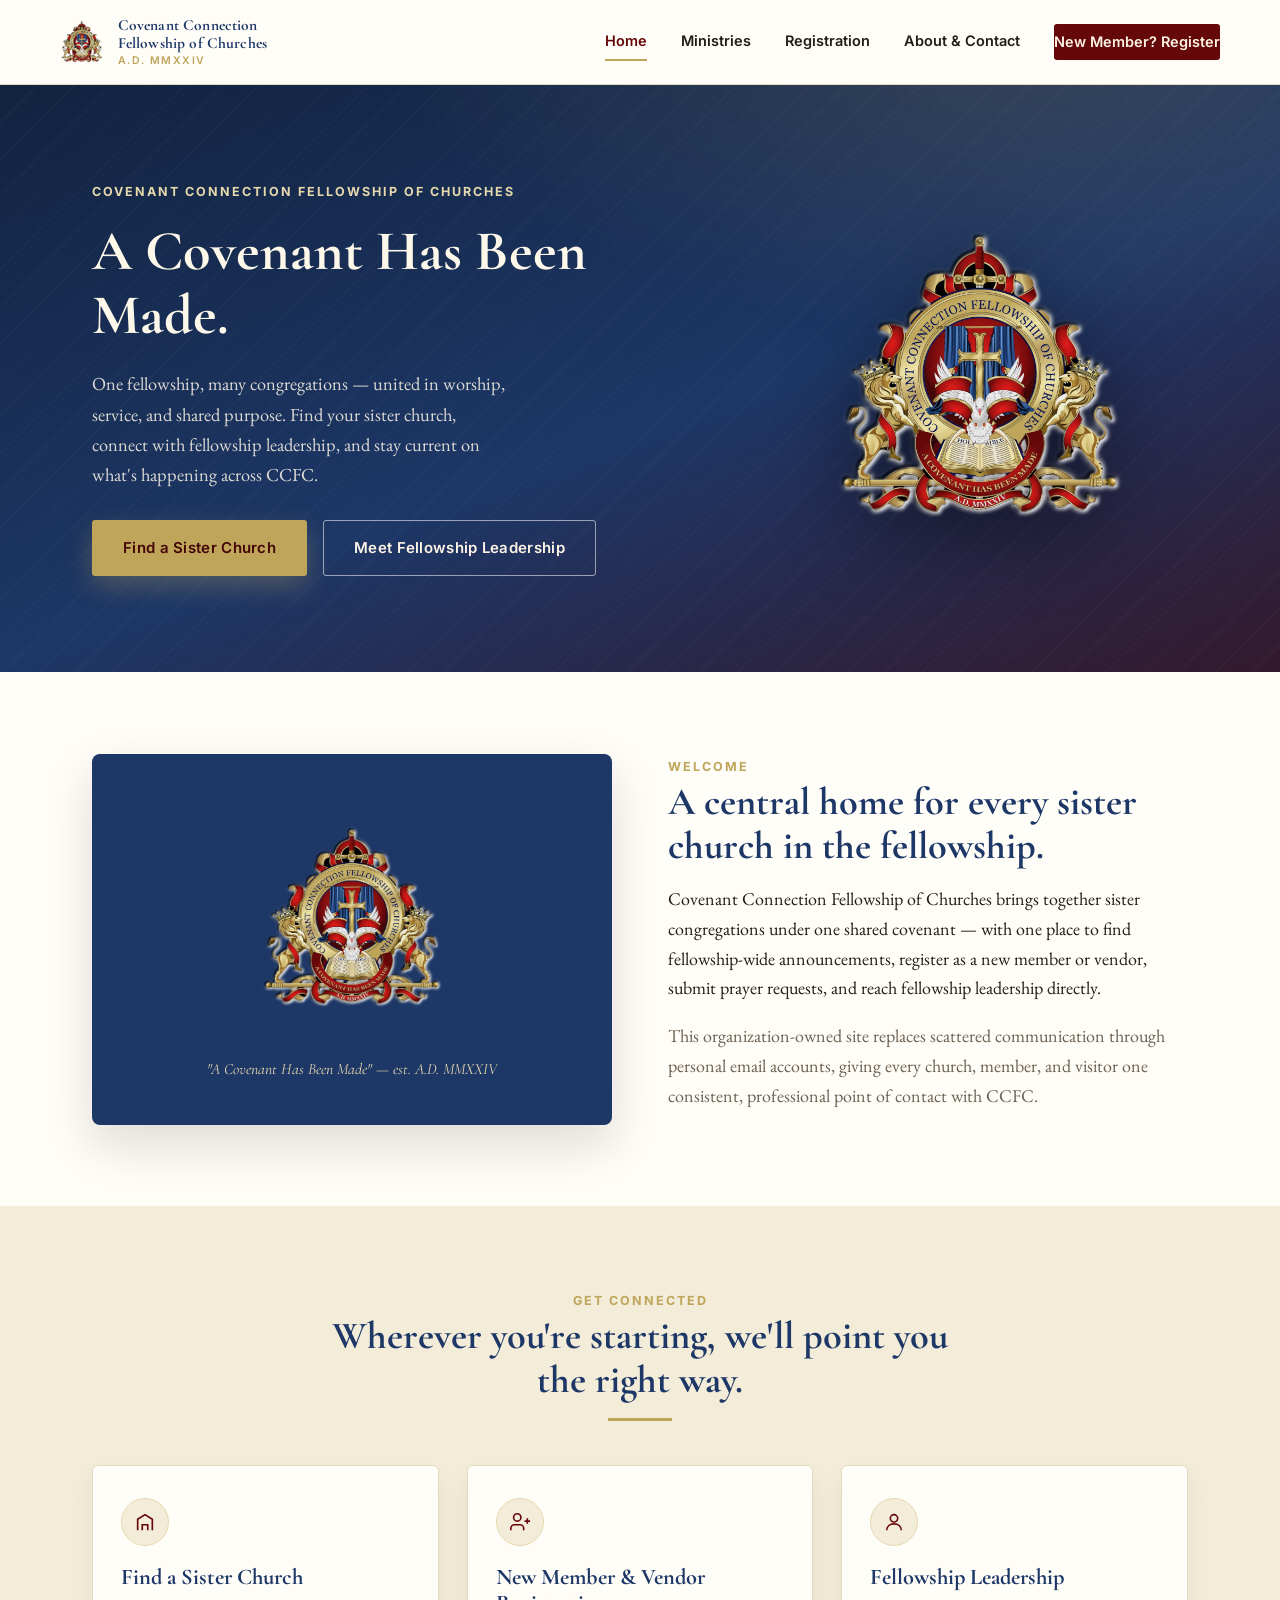
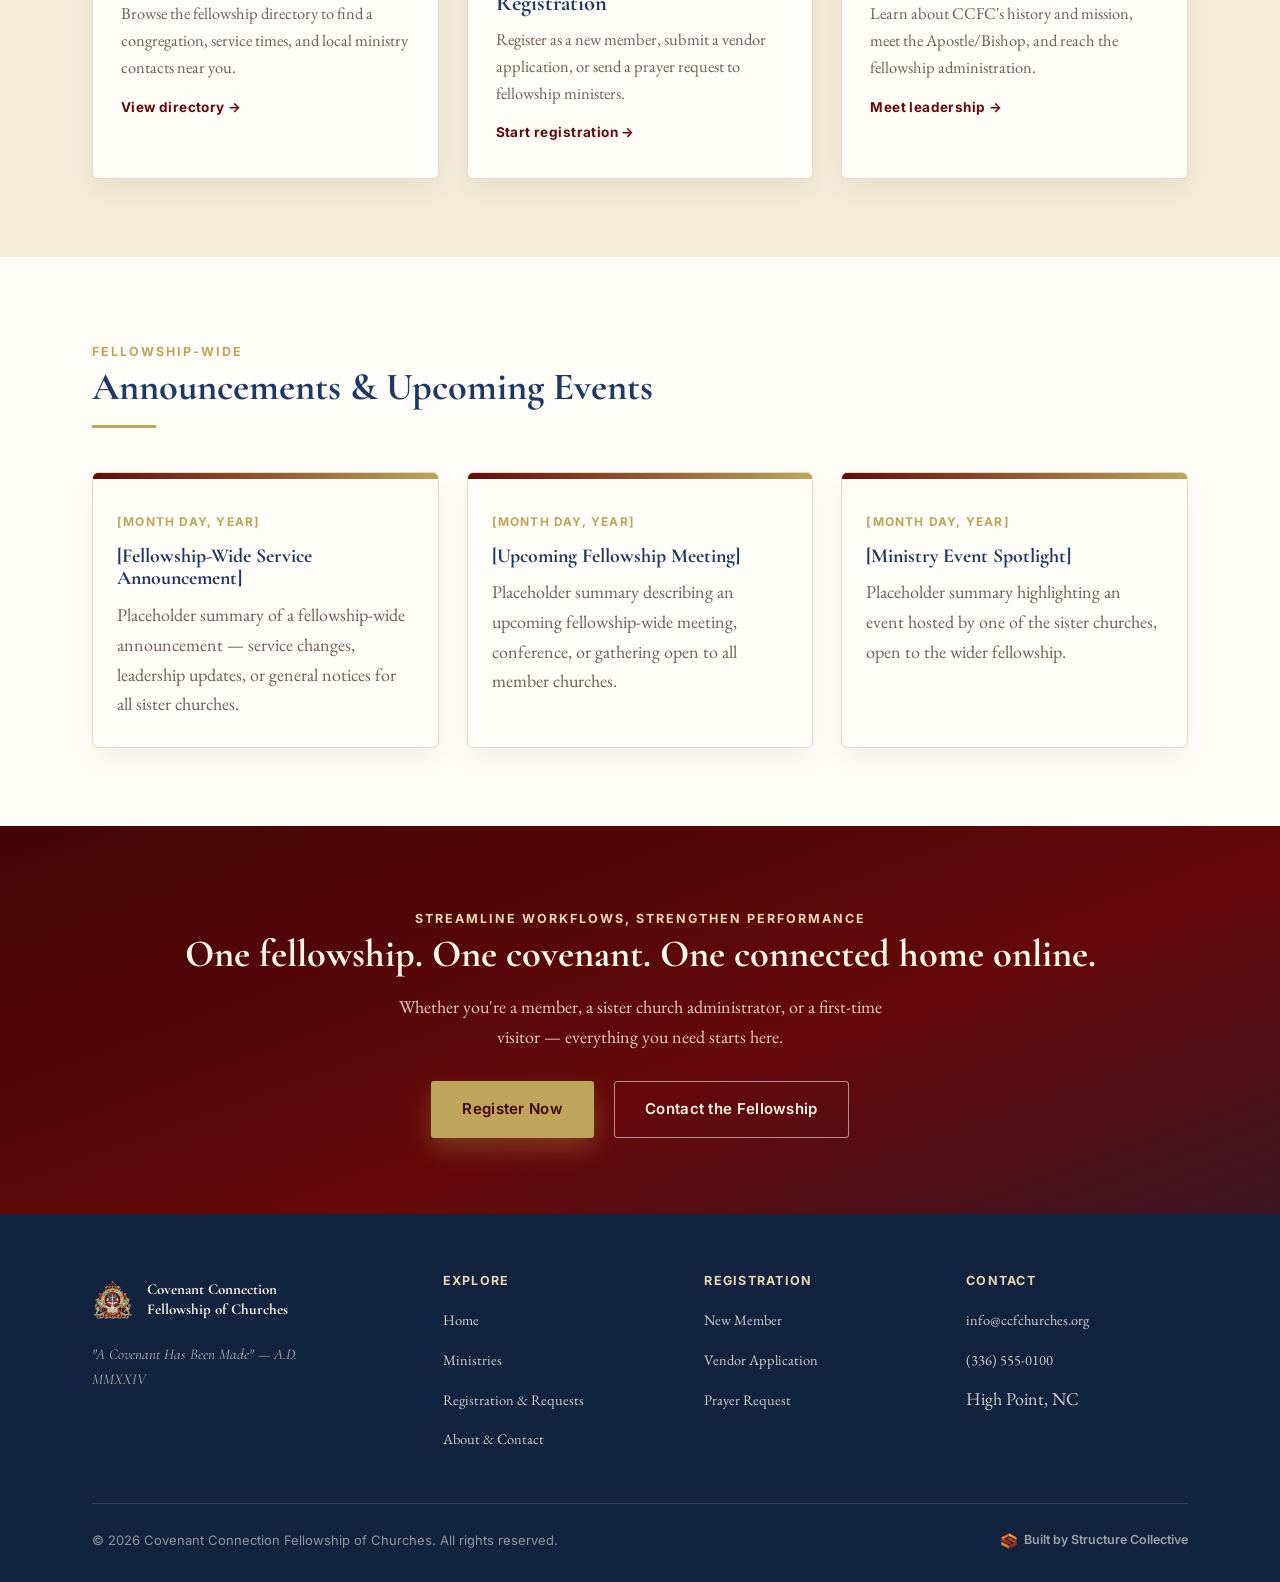
==== index.html @ a54e9343 "Add files via upload" ====
<!doctype html>
<html lang="en">
<head>
  <meta charset="utf-8">
  <meta name="viewport" content="width=device-width, initial-scale=1">
  <meta name="description" content="Covenant Connection Fellowship of Churches (CCFC) — a fellowship of sister churches united in covenant. Find announcements, sister church locations, registration, and fellowship leadership.">
  <meta name="theme-color" content="#1d3767">
  <title>Covenant Connection Fellowship of Churches</title>
  <link rel="canonical" href="https://ccfchurches.org/">
  <link rel="icon" type="image/png" sizes="32x32" href="/assets/images/favicon-32.png">
  <link rel="apple-touch-icon" href="/assets/images/favicon-192.png">
  <link rel="preconnect" href="https://fonts.googleapis.com">
  <link rel="preconnect" href="https://fonts.gstatic.com" crossorigin>
  <link href="https://fonts.googleapis.com/css2?family=Cormorant+Garamond:wght@500;600;700&family=EB+Garamond:wght@400;500;600&family=Inter:wght@400;500;600;700&display=swap" rel="stylesheet">
  <link rel="stylesheet" href="/styles.css">
  <script src="/script.js" defer></script>

  <!-- Link preview tags -->
  <meta property="og:type" content="website">
  <meta property="og:site_name" content="Covenant Connection Fellowship of Churches">
  <meta property="og:title" content="Covenant Connection Fellowship of Churches">
  <meta property="og:description" content="A fellowship of sister churches united in covenant. Find announcements, sister church locations, registration, and fellowship leadership.">
  <meta property="og:url" content="https://ccfchurches.org/">
  <meta property="og:image" content="https://ccfchurches.org/assets/images/ccfc-crest.png">
  <meta name="twitter:card" content="summary_large_image">
  <meta name="twitter:title" content="Covenant Connection Fellowship of Churches">
  <meta name="twitter:description" content="A fellowship of sister churches united in covenant. Find announcements, sister church locations, registration, and fellowship leadership.">
  <meta name="twitter:image" content="https://ccfchurches.org/assets/images/ccfc-crest.png">
</head>
<body>
  <a class="skip-link" href="#main">Skip to main content</a>

  <header class="site-header">
    <div class="container header-inner">
      <a class="brand" href="/">
        <img src="/assets/images/ccfc-crest.png" alt="Covenant Connection Fellowship of Churches crest">
        <span class="brand-text">
          <span class="full-name">Covenant Connection<br>Fellowship of Churches</span>
          <span class="sub">A.D. MMXXIV</span>
        </span>
      </a>
      <nav class="main-nav" aria-label="Primary">
        <a href="/" aria-current="page">Home</a>
        <a href="/ministries/">Ministries</a>
        <a href="/registration/">Registration</a>
        <a href="/about/">About &amp; Contact</a>
        <a class="nav-cta" href="/registration/">New Member? Register</a>
      </nav>
      <button class="nav-toggle" aria-label="Toggle navigation menu" aria-expanded="false">
        <span></span>
      </button>
    </div>
  </header>

  <main id="main">
    <section class="hero">
      <div class="container hero-inner">
        <div class="hero-copy">
          <span class="eyebrow">Covenant Connection Fellowship of Churches</span>
          <h1>A Covenant Has Been Made.</h1>
          <p class="lead">One fellowship, many congregations — united in worship, service, and shared purpose. Find your sister church, connect with fellowship leadership, and stay current on what's happening across CCFC.</p>
          <div class="hero-actions">
            <a class="btn btn-gold" href="/ministries/">Find a Sister Church</a>
            <a class="btn btn-outline" href="/about/">Meet Fellowship Leadership</a>
          </div>
        </div>
        <div class="hero-crest">
          <img src="/assets/images/ccfc-crest.png" alt="Covenant Connection Fellowship of Churches crest">
        </div>
      </div>
    </section>

    <section class="section-paper">
      <div class="container intro-grid">
        <div class="intro-figure">
          <img src="/assets/images/ccfc-crest.png" alt="">
          <p class="fig-caption">"A Covenant Has Been Made" — est. A.D. MMXXIV</p>
        </div>
        <div>
          <span class="eyebrow">Welcome</span>
          <h2>A central home for every sister church in the fellowship.</h2>
          <p>Covenant Connection Fellowship of Churches brings together sister congregations under one shared covenant — with one place to find fellowship-wide announcements, register as a new member or vendor, submit prayer requests, and reach fellowship leadership directly.</p>
          <p class="muted">This organization-owned site replaces scattered communication through personal email accounts, giving every church, member, and visitor one consistent, professional point of contact with CCFC.</p>
        </div>
      </div>
    </section>

    <section class="section-alt">
      <div class="container">
        <div class="section-head center">
          <span class="eyebrow">Get connected</span>
          <h2>Wherever you're starting, we'll point you the right way.</h2>
          <div class="divider"></div>
        </div>
        <div class="card-grid">
          <a class="card" href="/ministries/">
            <span class="card-mark" aria-hidden="true">
              <svg width="22" height="22" viewBox="0 0 24 24" fill="none" stroke="currentColor" stroke-width="1.8"><path d="M4 21V9l8-5 8 5v12"/><path d="M9 21v-6h6v6"/></svg>
            </span>
            <h3>Find a Sister Church</h3>
            <p>Browse the fellowship directory to find a congregation, service times, and local ministry contacts near you.</p>
            <span class="card-link">View directory →</span>
          </a>
          <a class="card" href="/registration/">
            <span class="card-mark" aria-hidden="true">
              <svg width="22" height="22" viewBox="0 0 24 24" fill="none" stroke="currentColor" stroke-width="1.8"><path d="M16 21v-2a4 4 0 0 0-4-4H6a4 4 0 0 0-4 4v2"/><circle cx="9" cy="7" r="4"/><path d="M20 8v6M23 11h-6"/></svg>
            </span>
            <h3>New Member &amp; Vendor Registration</h3>
            <p>Register as a new member, submit a vendor application, or send a prayer request to fellowship ministers.</p>
            <span class="card-link">Start registration →</span>
          </a>
          <a class="card" href="/about/">
            <span class="card-mark" aria-hidden="true">
              <svg width="22" height="22" viewBox="0 0 24 24" fill="none" stroke="currentColor" stroke-width="1.8"><circle cx="12" cy="8" r="4"/><path d="M4 21c0-4.4 3.6-7 8-7s8 2.6 8 7"/></svg>
            </span>
            <h3>Fellowship Leadership</h3>
            <p>Learn about CCFC's history and mission, meet the Apostle/Bishop, and reach the fellowship administration.</p>
            <span class="card-link">Meet leadership →</span>
          </a>
        </div>
      </div>
    </section>

    <section class="section-paper">
      <div class="container">
        <div class="section-head">
          <span class="eyebrow">Fellowship-wide</span>
          <h2>Announcements &amp; Upcoming Events</h2>
          <div class="divider"></div>
        </div>
        <div class="news-grid">
          <article class="news-card">
            <div class="news-band"></div>
            <div class="news-card-body">
              <span class="news-date">[Month Day, Year]</span>
              <h3>[Fellowship-Wide Service Announcement]</h3>
              <p>Placeholder summary of a fellowship-wide announcement — service changes, leadership updates, or general notices for all sister churches.</p>
            </div>
          </article>
          <article class="news-card">
            <div class="news-band"></div>
            <div class="news-card-body">
              <span class="news-date">[Month Day, Year]</span>
              <h3>[Upcoming Fellowship Meeting]</h3>
              <p>Placeholder summary describing an upcoming fellowship-wide meeting, conference, or gathering open to all member churches.</p>
            </div>
          </article>
          <article class="news-card">
            <div class="news-band"></div>
            <div class="news-card-body">
              <span class="news-date">[Month Day, Year]</span>
              <h3>[Ministry Event Spotlight]</h3>
              <p>Placeholder summary highlighting an event hosted by one of the sister churches, open to the wider fellowship.</p>
            </div>
          </article>
        </div>
      </div>
    </section>

    <section class="statement">
      <div class="container">
        <span class="eyebrow" style="color: var(--gold-light);">Streamline Workflows, Strengthen Performance</span>
        <h2>One fellowship. One covenant. One connected home online.</h2>
        <p>Whether you're a member, a sister church administrator, or a first-time visitor — everything you need starts here.</p>
        <a class="btn btn-gold" href="/registration/">Register Now</a>
        <a class="btn btn-outline" href="/about/">Contact the Fellowship</a>
      </div>
    </section>
  </main>

  <footer class="site-footer">
    <div class="container">
      <div class="footer-grid">
        <div>
          <div class="footer-brand">
            <img src="/assets/images/ccfc-crest.png" alt="Covenant Connection Fellowship of Churches">
            <span class="footer-brand-text">Covenant Connection<br>Fellowship of Churches</span>
          </div>
          <p class="footer-tagline">"A Covenant Has Been Made" — A.D. MMXXIV</p>
        </div>
        <div class="footer-col">
          <h4>Explore</h4>
          <ul>
            <li><a href="/">Home</a></li>
            <li><a href="/ministries/">Ministries</a></li>
            <li><a href="/registration/">Registration &amp; Requests</a></li>
            <li><a href="/about/">About &amp; Contact</a></li>
          </ul>
        </div>
        <div class="footer-col">
          <h4>Registration</h4>
          <ul>
            <li><a href="/registration/#new-member">New Member</a></li>
            <li><a href="/registration/#vendor">Vendor Application</a></li>
            <li><a href="/registration/#prayer">Prayer Request</a></li>
          </ul>
        </div>
        <div class="footer-col">
          <h4>Contact</h4>
          <ul>
            <li><a href="mailto:info@ccfchurches.org">info@ccfchurches.org</a></li>
            <li><a href="tel:+13365550100">(336) 555-0100</a></li>
            <li>High Point, NC</li>
          </ul>
        </div>
      </div>
      <div class="footer-bottom">
        <span>&copy; <span data-year></span> Covenant Connection Fellowship of Churches. All rights reserved.</span>
        <a class="built-by" href="https://structurecollective.com" target="_blank" rel="noopener">
          <img src="/assets/images/structure-collective-icon.png" alt="" width="16" height="16">
          Built by Structure Collective
        </a>
      </div>
    </div>
  </footer>
</body>
</html>
---- styles.css ----
/* ============================================================
   Covenant Connection Fellowship of Churches — shared styles
   ============================================================ */

:root {
  --maroon: #650809;
  --maroon-dark: #430506;
  --maroon-light: #8a2226;
  --navy: #1d3767;
  --navy-dark: #12233f;
  --gold: #bea55a;
  --gold-light: #e7d9ae;
  --cream: #faf5e9;
  --cream-2: #f3ecd9;
  --paper: #fffdf8;
  --ink: #241d16;
  --muted: #6c6152;
  --line: #e5dbc3;
  --shadow: 0 20px 48px rgba(36, 15, 15, 0.14);
  --serif-display: "Cormorant Garamond", "Playfair Display", Georgia, serif;
  --serif-body: "EB Garamond", Georgia, serif;
  --sans: "Inter", -apple-system, BlinkMacSystemFont, "Segoe UI", Arial, sans-serif;
}

* { box-sizing: border-box; }
html { scroll-behavior: smooth; }

body {
  margin: 0;
  background: var(--cream);
  color: var(--ink);
  font-family: var(--serif-body);
  font-size: 18px;
  line-height: 1.65;
}

a { color: inherit; }
img { max-width: 100%; display: block; }

.container {
  max-width: 1160px;
  margin: 0 auto;
  padding: 0 32px;
}

.skip-link {
  position: absolute;
  left: -999px;
  top: 0;
  background: var(--navy);
  color: #fff;
  padding: 12px 18px;
  z-index: 999;
}
.skip-link:focus { left: 12px; top: 12px; }

.eyebrow {
  display: inline-block;
  font-family: var(--sans);
  font-size: 12.5px;
  font-weight: 700;
  letter-spacing: 0.16em;
  text-transform: uppercase;
  color: var(--gold);
}

h1, h2, h3, h4 {
  font-family: var(--serif-display);
  font-weight: 700;
  color: var(--navy);
  margin: 0 0 16px;
  line-height: 1.15;
}
h1 { font-size: clamp(2.4rem, 4.4vw, 3.6rem); }
h2 { font-size: clamp(1.8rem, 3vw, 2.5rem); }
h3 { font-size: 1.4rem; }

p { margin: 0 0 18px; }

.muted { color: var(--muted); }

.btn {
  display: inline-flex;
  align-items: center;
  gap: 10px;
  font-family: var(--sans);
  font-weight: 600;
  font-size: 15px;
  letter-spacing: 0.02em;
  padding: 15px 30px;
  border-radius: 3px;
  border: 1px solid transparent;
  text-decoration: none;
  cursor: pointer;
  transition: transform .15s ease, box-shadow .15s ease, background .15s ease;
}
.btn-primary {
  background: var(--maroon);
  color: #fdf4e6;
  box-shadow: 0 10px 26px rgba(101, 8, 9, 0.28);
}
.btn-primary:hover { background: var(--maroon-dark); transform: translateY(-1px); }
.btn-gold {
  background: var(--gold);
  color: var(--maroon-dark);
  box-shadow: 0 10px 26px rgba(190, 165, 90, 0.32);
}
.btn-gold:hover { background: #cdb46b; transform: translateY(-1px); }
.btn-outline {
  background: transparent;
  border-color: rgba(255,255,255,0.55);
  color: #fdf4e6;
}
.btn-outline:hover { background: rgba(255,255,255,0.1); }
.btn-outline-dark {
  background: transparent;
  border-color: var(--navy);
  color: var(--navy);
}
.btn-outline-dark:hover { background: var(--navy); color: #fff; }

/* ---------- Header ---------- */
.site-header {
  position: sticky;
  top: 0;
  z-index: 40;
  background: var(--paper);
  border-bottom: 1px solid var(--line);
}
.header-inner {
  display: flex;
  align-items: center;
  justify-content: space-between;
  padding: 14px 0;
  gap: 24px;
}
.brand {
  display: flex;
  align-items: center;
  gap: 14px;
  text-decoration: none;
}
.brand img { height: 56px; width: auto; }
.brand-text {
  font-family: var(--serif-display);
  line-height: 1.15;
}
.brand-text .full-name {
  display: block;
  font-size: 15.5px;
  font-weight: 700;
  color: var(--navy);
  letter-spacing: 0.01em;
}
.brand-text .sub {
  display: block;
  font-family: var(--sans);
  font-size: 10.5px;
  font-weight: 600;
  letter-spacing: 0.14em;
  text-transform: uppercase;
  color: var(--gold);
  margin-top: 2px;
}

.main-nav {
  display: flex;
  align-items: center;
  gap: 34px;
  font-family: var(--sans);
  font-size: 14.5px;
  font-weight: 600;
}
.main-nav a {
  text-decoration: none;
  color: var(--ink);
  padding: 6px 0;
  border-bottom: 2px solid transparent;
}
.main-nav a:hover,
.main-nav a[aria-current="page"] {
  color: var(--maroon);
  border-bottom-color: var(--gold);
}
.nav-cta {
  background: var(--maroon);
  color: #fdf4e6 !important;
  padding: 10px 20px;
  border-radius: 3px;
  border-bottom: none !important;
}
.nav-cta:hover { background: var(--maroon-dark); }

.nav-toggle {
  display: none;
  background: none;
  border: 1px solid var(--line);
  border-radius: 4px;
  padding: 8px 10px;
  cursor: pointer;
}
.nav-toggle span,
.nav-toggle span::before,
.nav-toggle span::after {
  display: block;
  width: 20px;
  height: 2px;
  background: var(--navy);
  position: relative;
}
.nav-toggle span::before,
.nav-toggle span::after { content: ""; position: absolute; }
.nav-toggle span::before { top: -6px; }
.nav-toggle span::after { top: 6px; }

/* ---------- Hero (crest banner) ---------- */
.hero {
  position: relative;
  background:
    radial-gradient(1100px 520px at 82% -10%, rgba(190,165,90,0.18), transparent 60%),
    linear-gradient(160deg, var(--navy-dark) 0%, var(--navy) 55%, var(--maroon-dark) 130%);
  color: #fbf5e6;
  padding: 90px 0 96px;
  overflow: hidden;
}
.hero::after {
  content: "";
  position: absolute;
  inset: 0;
  background:
    repeating-linear-gradient(135deg, rgba(255,255,255,0.02) 0 2px, transparent 2px 26px);
  pointer-events: none;
}
.hero-inner {
  position: relative;
  display: grid;
  grid-template-columns: 1.2fr 0.8fr;
  gap: 56px;
  align-items: center;
}
.hero-copy .eyebrow { color: var(--gold-light); }
.hero h1 {
  color: #fdf8ea;
  margin: 14px 0 20px;
}
.hero p.lead {
  font-size: 1.15rem;
  color: rgba(251, 245, 230, 0.86);
  max-width: 46ch;
}
.hero-actions {
  display: flex;
  gap: 16px;
  flex-wrap: wrap;
  margin-top: 30px;
}
.hero-crest {
  display: flex;
  justify-content: center;
}
.hero-crest img {
  width: 100%;
  max-width: 300px;
  filter: drop-shadow(0 24px 40px rgba(0,0,0,0.45));
}
.hero-motto {
  margin-top: 22px;
  font-family: var(--serif-display);
  font-style: italic;
  font-size: 1.05rem;
  color: var(--gold-light);
  text-align: center;
}

/* smaller page hero for interior pages */
.page-hero {
  background:
    radial-gradient(900px 420px at 15% 0%, rgba(190,165,90,0.16), transparent 60%),
    linear-gradient(160deg, var(--navy-dark) 0%, var(--navy) 100%);
  color: #fbf5e6;
  padding: 64px 0 58px;
}
.page-hero .eyebrow { color: var(--gold-light); }
.page-hero h1 { color: #fdf8ea; margin: 12px 0 10px; }
.page-hero p { color: rgba(251,245,230,0.82); max-width: 62ch; margin: 0; }
.breadcrumb {
  font-family: var(--sans);
  font-size: 13px;
  color: rgba(251,245,230,0.65);
  margin-bottom: 6px;
}
.breadcrumb a { color: rgba(251,245,230,0.85); text-decoration: none; }
.breadcrumb a:hover { text-decoration: underline; }

/* ---------- Sections ---------- */
section { padding: 78px 0; }
.section-alt { background: var(--cream-2); }
.section-paper { background: var(--paper); }
.section-head {
  max-width: 640px;
  margin: 0 0 44px;
}
.section-head.center { margin-left: auto; margin-right: auto; text-align: center; }
.divider {
  width: 64px;
  height: 3px;
  background: var(--gold);
  margin: 16px 0 0;
}
.section-head.center .divider { margin-left: auto; margin-right: auto; }

/* Intro / welcome */
.intro-grid {
  display: grid;
  grid-template-columns: 1fr 1fr;
  gap: 56px;
  align-items: center;
}
.intro-figure {
  background: var(--navy);
  border-radius: 8px;
  padding: 42px;
  text-align: center;
  box-shadow: var(--shadow);
}
.intro-figure img { max-width: 190px; margin: 0 auto; }
.intro-figure .fig-caption {
  font-family: var(--serif-display);
  font-style: italic;
  color: var(--gold-light);
  margin: 18px 0 0;
  font-size: 0.98rem;
}

/* Card grids */
.card-grid {
  display: grid;
  grid-template-columns: repeat(3, 1fr);
  gap: 28px;
}
.card {
  background: var(--paper);
  border: 1px solid var(--line);
  border-radius: 6px;
  padding: 32px 28px;
  box-shadow: 0 10px 26px rgba(36,15,15,0.06);
  transition: transform .15s ease, box-shadow .15s ease;
}
a.card { text-decoration: none; display: block; }
.card:hover { transform: translateY(-3px); box-shadow: 0 18px 36px rgba(36,15,15,0.12); }
.card-mark {
  width: 48px; height: 48px;
  border-radius: 50%;
  background: var(--cream-2);
  border: 1px solid var(--gold-light);
  display: grid;
  place-items: center;
  margin-bottom: 18px;
  color: var(--maroon);
}
.card h3 { margin-bottom: 10px; }
.card p { color: var(--muted); font-size: 16.5px; margin-bottom: 0; }
.card .card-link {
  display: inline-block;
  margin-top: 14px;
  font-family: var(--sans);
  font-weight: 700;
  font-size: 13.5px;
  letter-spacing: 0.03em;
  color: var(--maroon);
}

/* Announcement / news cards */
.news-grid {
  display: grid;
  grid-template-columns: repeat(3, 1fr);
  gap: 28px;
}
.news-card {
  background: var(--paper);
  border: 1px solid var(--line);
  border-radius: 6px;
  overflow: hidden;
  box-shadow: 0 10px 26px rgba(36,15,15,0.06);
}
.news-card .news-band {
  height: 6px;
  background: linear-gradient(90deg, var(--maroon), var(--gold));
}
.news-card-body { padding: 26px 24px 28px; }
.news-date {
  font-family: var(--sans);
  font-size: 12px;
  font-weight: 700;
  letter-spacing: 0.1em;
  text-transform: uppercase;
  color: var(--gold);
}
.news-card h3 { margin: 10px 0 10px; font-size: 1.24rem; }
.news-card p { color: var(--muted); margin-bottom: 0; }

/* Statement / CTA band */
.statement {
  background: linear-gradient(160deg, var(--maroon-dark), var(--maroon) 60%, var(--navy-dark) 140%);
  color: #fbf1e0;
  text-align: center;
  padding: 76px 0;
}
.statement h2 { color: #fdf8ea; }
.statement p { color: rgba(251, 241, 224, 0.85); max-width: 56ch; margin: 0 auto 30px; }
.statement .btn-gold { margin: 0 8px; }
.statement .btn-outline { margin: 0 8px; }

/* Directory / church cards */
.church-grid {
  display: grid;
  grid-template-columns: repeat(3, 1fr);
  gap: 26px;
}
.church-card {
  background: var(--paper);
  border: 1px solid var(--line);
  border-radius: 6px;
  padding: 28px 26px;
  text-align: center;
  box-shadow: 0 10px 26px rgba(36,15,15,0.06);
}
.church-card .church-mark {
  width: 52px; height: 52px;
  margin: 0 auto 16px;
  border-radius: 50%;
  background: var(--cream-2);
  border: 1px solid var(--gold-light);
  display: grid;
  place-items: center;
  color: var(--maroon);
}
.church-card h3 { margin-bottom: 4px; font-size: 1.2rem; }
.church-card .loc {
  font-family: var(--sans);
  font-size: 13px;
  color: var(--muted);
  margin-bottom: 16px;
}
.church-card .btn { padding: 10px 20px; font-size: 13.5px; }
.church-card.example { border-color: var(--gold); border-width: 2px; }
.church-card .tag {
  display: inline-block;
  font-family: var(--sans);
  font-size: 11px;
  font-weight: 700;
  letter-spacing: 0.08em;
  text-transform: uppercase;
  color: var(--maroon);
  background: var(--gold-light);
  padding: 4px 10px;
  border-radius: 999px;
  margin-bottom: 14px;
}
.directory-note {
  font-family: var(--sans);
  font-size: 14.5px;
  color: var(--muted);
  text-align: center;
  max-width: 60ch;
  margin: 34px auto 0;
}

/* Fees / giving band */
.fees-band {
  display: grid;
  grid-template-columns: 1.3fr 0.7fr;
  gap: 40px;
  align-items: center;
  background: var(--paper);
  border: 1px solid var(--line);
  border-radius: 8px;
  padding: 44px;
  box-shadow: var(--shadow);
}
.fees-band h3 { margin-bottom: 10px; }
.fees-band p { color: var(--muted); margin-bottom: 0; }
.fees-action { text-align: center; }
.fees-note { font-family: var(--sans); font-size: 12.5px; color: var(--muted); margin-top: 12px; }

/* ---------- Forms ---------- */
.form-tabs {
  display: flex;
  gap: 10px;
  margin-bottom: 34px;
  flex-wrap: wrap;
}
.form-tab {
  font-family: var(--sans);
  font-weight: 700;
  font-size: 14px;
  padding: 12px 22px;
  border-radius: 999px;
  border: 1px solid var(--line);
  background: var(--paper);
  color: var(--navy);
  cursor: pointer;
}
.form-tab[aria-selected="true"] {
  background: var(--maroon);
  border-color: var(--maroon);
  color: #fdf4e6;
}
.form-panel { display: none; }
.form-panel.active { display: block; }
.form-card {
  background: var(--paper);
  border: 1px solid var(--line);
  border-radius: 8px;
  padding: 40px;
  box-shadow: var(--shadow);
}
.form-card h3 { margin-bottom: 8px; }
.form-card > p.muted { margin-bottom: 30px; }
.form-grid {
  display: grid;
  grid-template-columns: 1fr 1fr;
  gap: 20px 24px;
}
.field { display: flex; flex-direction: column; gap: 7px; }
.field.full { grid-column: 1 / -1; }
.field label {
  font-family: var(--sans);
  font-size: 13px;
  font-weight: 700;
  color: var(--navy);
  letter-spacing: 0.01em;
}
.field input,
.field select,
.field textarea {
  font-family: var(--sans);
  font-size: 15px;
  padding: 13px 14px;
  border: 1px solid var(--line);
  border-radius: 4px;
  background: var(--cream);
  color: var(--ink);
}
.field input:focus,
.field select:focus,
.field textarea:focus {
  outline: none;
  border-color: var(--gold);
  box-shadow: 0 0 0 3px rgba(190,165,90,0.22);
}
.field textarea { resize: vertical; min-height: 110px; }
.form-footer {
  display: flex;
  align-items: center;
  justify-content: space-between;
  gap: 20px;
  margin-top: 30px;
  flex-wrap: wrap;
}
.form-disclaimer {
  font-family: var(--sans);
  font-size: 12.5px;
  color: var(--muted);
  max-width: 46ch;
}
.form-success {
  display: none;
  align-items: center;
  gap: 14px;
  background: #f2f7ef;
  border: 1px solid #cfe3c6;
  color: #33552b;
  border-radius: 6px;
  padding: 18px 22px;
  font-family: var(--sans);
  font-size: 14.5px;
  margin-top: 24px;
}
.form-success.show { display: flex; }

/* ---------- About page pieces ---------- */
.leader-block {
  display: grid;
  grid-template-columns: 0.55fr 1fr;
  gap: 48px;
  align-items: center;
}
.leader-portrait {
  aspect-ratio: 4/5;
  border-radius: 8px;
  background: linear-gradient(160deg, var(--navy), var(--navy-dark));
  display: grid;
  place-items: center;
  box-shadow: var(--shadow);
  border: 6px solid var(--paper);
  outline: 1px solid var(--line);
}
.leader-portrait .initial {
  font-family: var(--serif-display);
  font-size: 5rem;
  color: var(--gold-light);
}
.leader-copy .eyebrow { color: var(--maroon); }
.leader-copy h2 { margin: 10px 0 4px; }
.leader-title {
  font-family: var(--sans);
  font-size: 14px;
  font-weight: 700;
  color: var(--muted);
  letter-spacing: 0.03em;
  margin-bottom: 18px;
}
.history-grid {
  display: grid;
  grid-template-columns: repeat(3, 1fr);
  gap: 32px;
}
.history-item .num {
  font-family: var(--serif-display);
  font-size: 2.4rem;
  color: var(--gold);
  margin-bottom: 8px;
}
.directory-table {
  width: 100%;
  border-collapse: collapse;
  font-family: var(--sans);
  font-size: 15px;
  background: var(--paper);
  border: 1px solid var(--line);
  border-radius: 8px;
  overflow: hidden;
}
.directory-table th,
.directory-table td {
  text-align: left;
  padding: 16px 20px;
  border-bottom: 1px solid var(--line);
}
.directory-table th {
  background: var(--navy);
  color: #fdf8ea;
  font-weight: 700;
  font-size: 12.5px;
  letter-spacing: 0.08em;
  text-transform: uppercase;
}
.directory-table tr:last-child td { border-bottom: none; }
.directory-table td.role { color: var(--maroon); font-weight: 600; }
.directory-table td.email { color: var(--muted); }

.contact-info-grid {
  display: grid;
  grid-template-columns: repeat(3, 1fr);
  gap: 26px;
  margin-bottom: 50px;
}
.contact-info-card {
  background: var(--paper);
  border: 1px solid var(--line);
  border-radius: 6px;
  padding: 26px;
  text-align: center;
}
.contact-info-card .card-mark { margin: 0 auto 14px; }
.contact-info-card h3 { font-size: 1.05rem; margin-bottom: 6px; }
.contact-info-card p { color: var(--muted); font-size: 15px; margin-bottom: 0; }

/* ---------- Church profile (example) ---------- */
.church-hero {
  background:
    radial-gradient(900px 420px at 85% 0%, rgba(190,165,90,0.16), transparent 60%),
    linear-gradient(160deg, var(--maroon-dark) 0%, var(--maroon) 100%);
  color: #fbf1e0;
  padding: 60px 0 54px;
}
.church-hero .breadcrumb { color: rgba(251,241,224,0.7); }
.church-hero .breadcrumb a { color: rgba(251,241,224,0.9); }
.church-hero h1 { color: #fdf8ea; }
.church-meta {
  display: flex;
  flex-wrap: wrap;
  gap: 22px;
  margin-top: 22px;
  font-family: var(--sans);
  font-size: 14px;
  color: rgba(251,241,224,0.92);
}
.church-meta span { display: flex; align-items: center; gap: 8px; }
.profile-grid {
  display: grid;
  grid-template-columns: 1fr 0.55fr;
  gap: 50px;
}
.info-panel {
  background: var(--paper);
  border: 1px solid var(--line);
  border-radius: 8px;
  padding: 30px;
  box-shadow: var(--shadow);
  height: fit-content;
}
.info-panel h3 { font-size: 1.1rem; margin-bottom: 16px; }
.info-row {
  display: flex;
  gap: 14px;
  padding: 12px 0;
  border-bottom: 1px solid var(--line);
  font-family: var(--sans);
  font-size: 14.5px;
}
.info-row:last-child { border-bottom: none; }
.info-row .label { color: var(--muted); min-width: 92px; }
.info-row .value { color: var(--ink); font-weight: 600; }

/* ---------- Footer ---------- */
.site-footer {
  background: var(--navy-dark);
  color: rgba(251, 245, 230, 0.82);
  padding: 60px 0 30px;
}
.footer-grid {
  display: grid;
  grid-template-columns: 1.4fr 1fr 1fr 1fr;
  gap: 40px;
  padding-bottom: 40px;
  border-bottom: 1px solid rgba(251,245,230,0.14);
}
.footer-brand { display: flex; align-items: center; gap: 14px; margin-bottom: 16px; }
.footer-brand img { height: 52px; }
.footer-brand-text {
  font-family: var(--serif-display);
  font-weight: 700;
  font-size: 15px;
  color: #fdf8ea;
  line-height: 1.3;
}
.footer-col h4 {
  font-family: var(--sans);
  font-size: 12.5px;
  font-weight: 700;
  letter-spacing: 0.1em;
  text-transform: uppercase;
  color: var(--gold-light);
  margin-bottom: 16px;
}
.footer-col ul { list-style: none; margin: 0; padding: 0; }
.footer-col li { margin-bottom: 10px; }
.footer-col a {
  text-decoration: none;
  color: rgba(251,245,230,0.82);
  font-size: 14.5px;
}
.footer-col a:hover { color: var(--gold-light); }
.footer-tagline {
  font-family: var(--serif-display);
  font-style: italic;
  font-size: 15px;
  color: rgba(251,245,230,0.7);
  max-width: 34ch;
}
.footer-bottom {
  display: flex;
  align-items: center;
  justify-content: space-between;
  gap: 20px;
  flex-wrap: wrap;
  padding-top: 26px;
  font-family: var(--sans);
  font-size: 13px;
  color: rgba(251,245,230,0.55);
}
.built-by {
  display: inline-flex;
  align-items: center;
  gap: 7px;
  text-decoration: none;
  color: rgba(251,245,230,0.6);
  font-size: 12.5px;
  font-weight: 600;
}
.built-by:hover { color: var(--gold-light); }
.built-by img { display: block; border-radius: 3px; }

/* ---------- Responsive ---------- */
@media (max-width: 980px) {
  .hero-inner { grid-template-columns: 1fr; text-align: center; }
  .hero-copy p.lead { margin-left: auto; margin-right: auto; }
  .hero-actions { justify-content: center; }
  .hero-crest { order: -1; }
  .intro-grid { grid-template-columns: 1fr; }
  .card-grid, .news-grid, .church-grid { grid-template-columns: repeat(2, 1fr); }
  .footer-grid { grid-template-columns: 1fr 1fr; }
  .leader-block { grid-template-columns: 1fr; }
  .leader-portrait { max-width: 260px; margin: 0 auto; }
  .profile-grid { grid-template-columns: 1fr; }
  .fees-band { grid-template-columns: 1fr; text-align: center; }
  .history-grid { grid-template-columns: 1fr; }
  .contact-info-grid { grid-template-columns: 1fr; }
}

@media (max-width: 760px) {
  .main-nav { display: none; }
  .nav-toggle { display: inline-flex; align-items: center; justify-content: center; }
  .card-grid, .news-grid, .church-grid { grid-template-columns: 1fr; }
  .form-grid { grid-template-columns: 1fr; }
  section { padding: 56px 0; }
  .hero { padding: 64px 0 70px; }
}
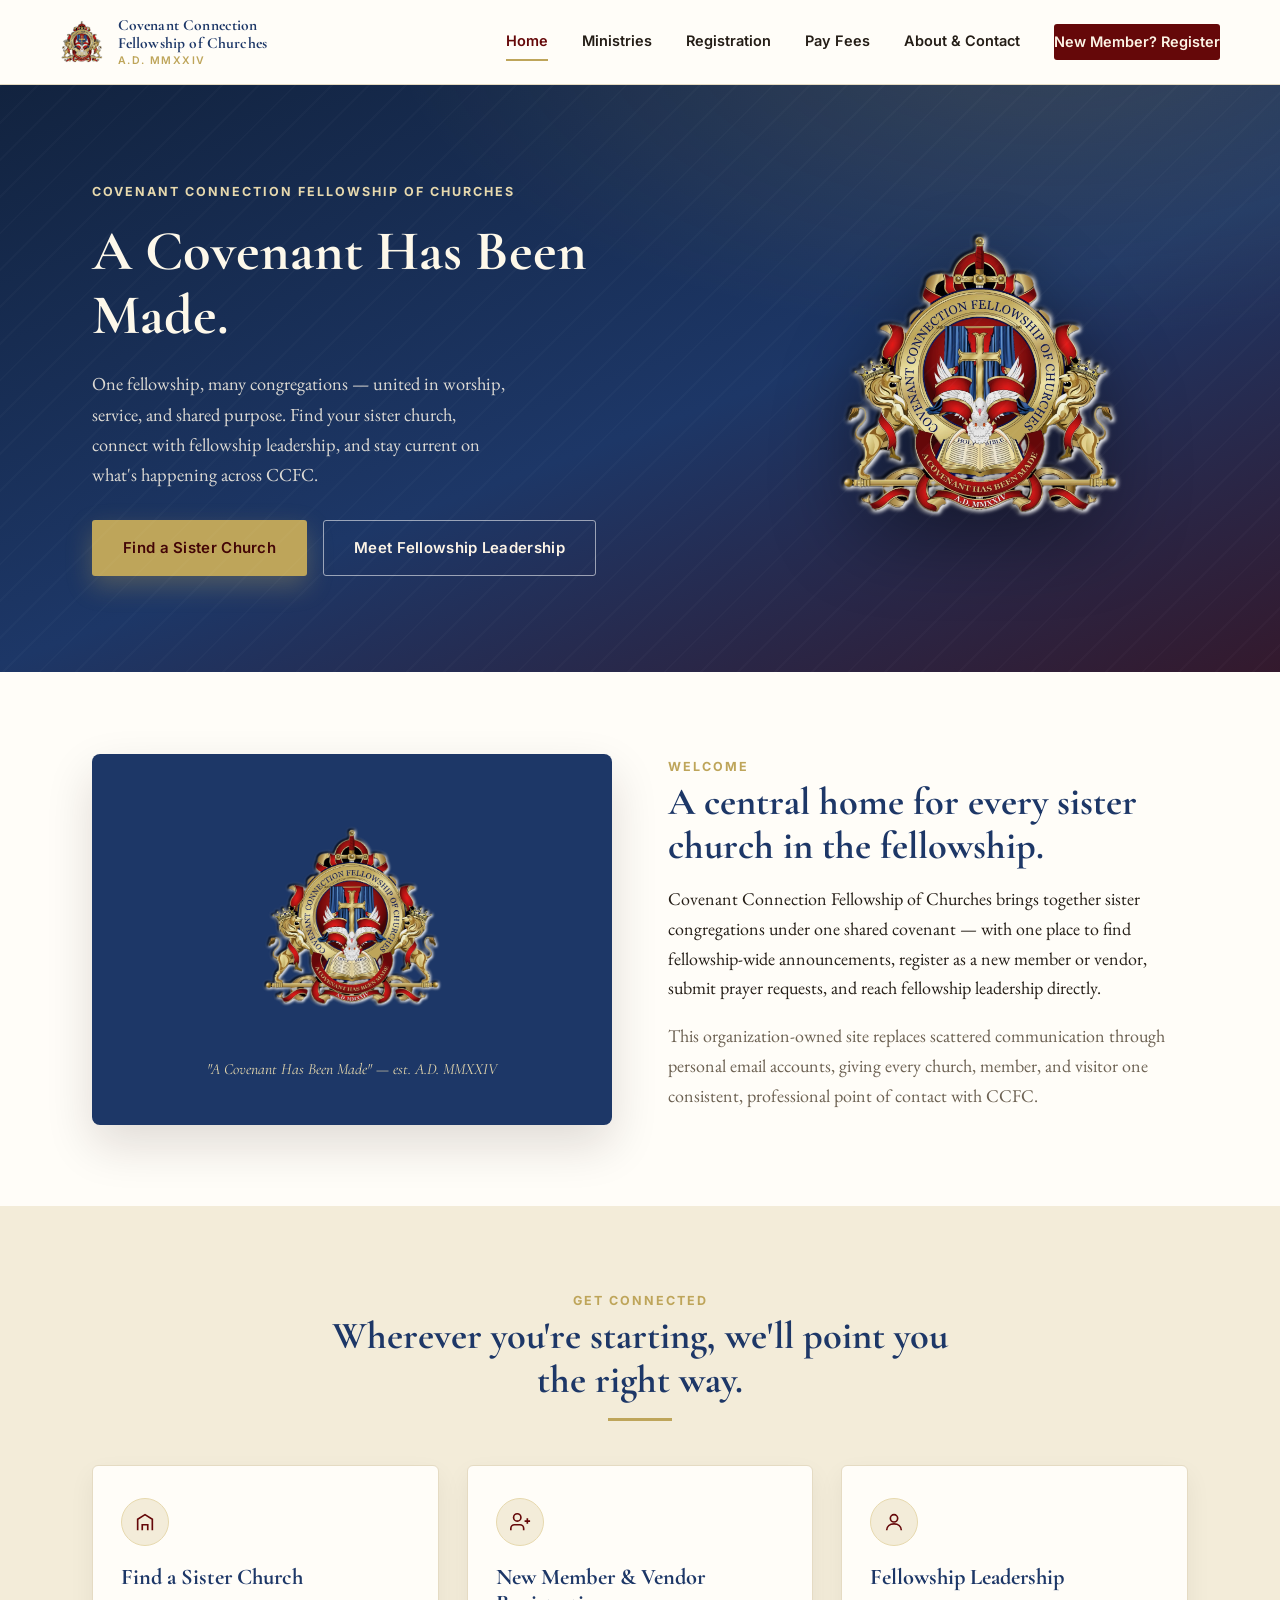
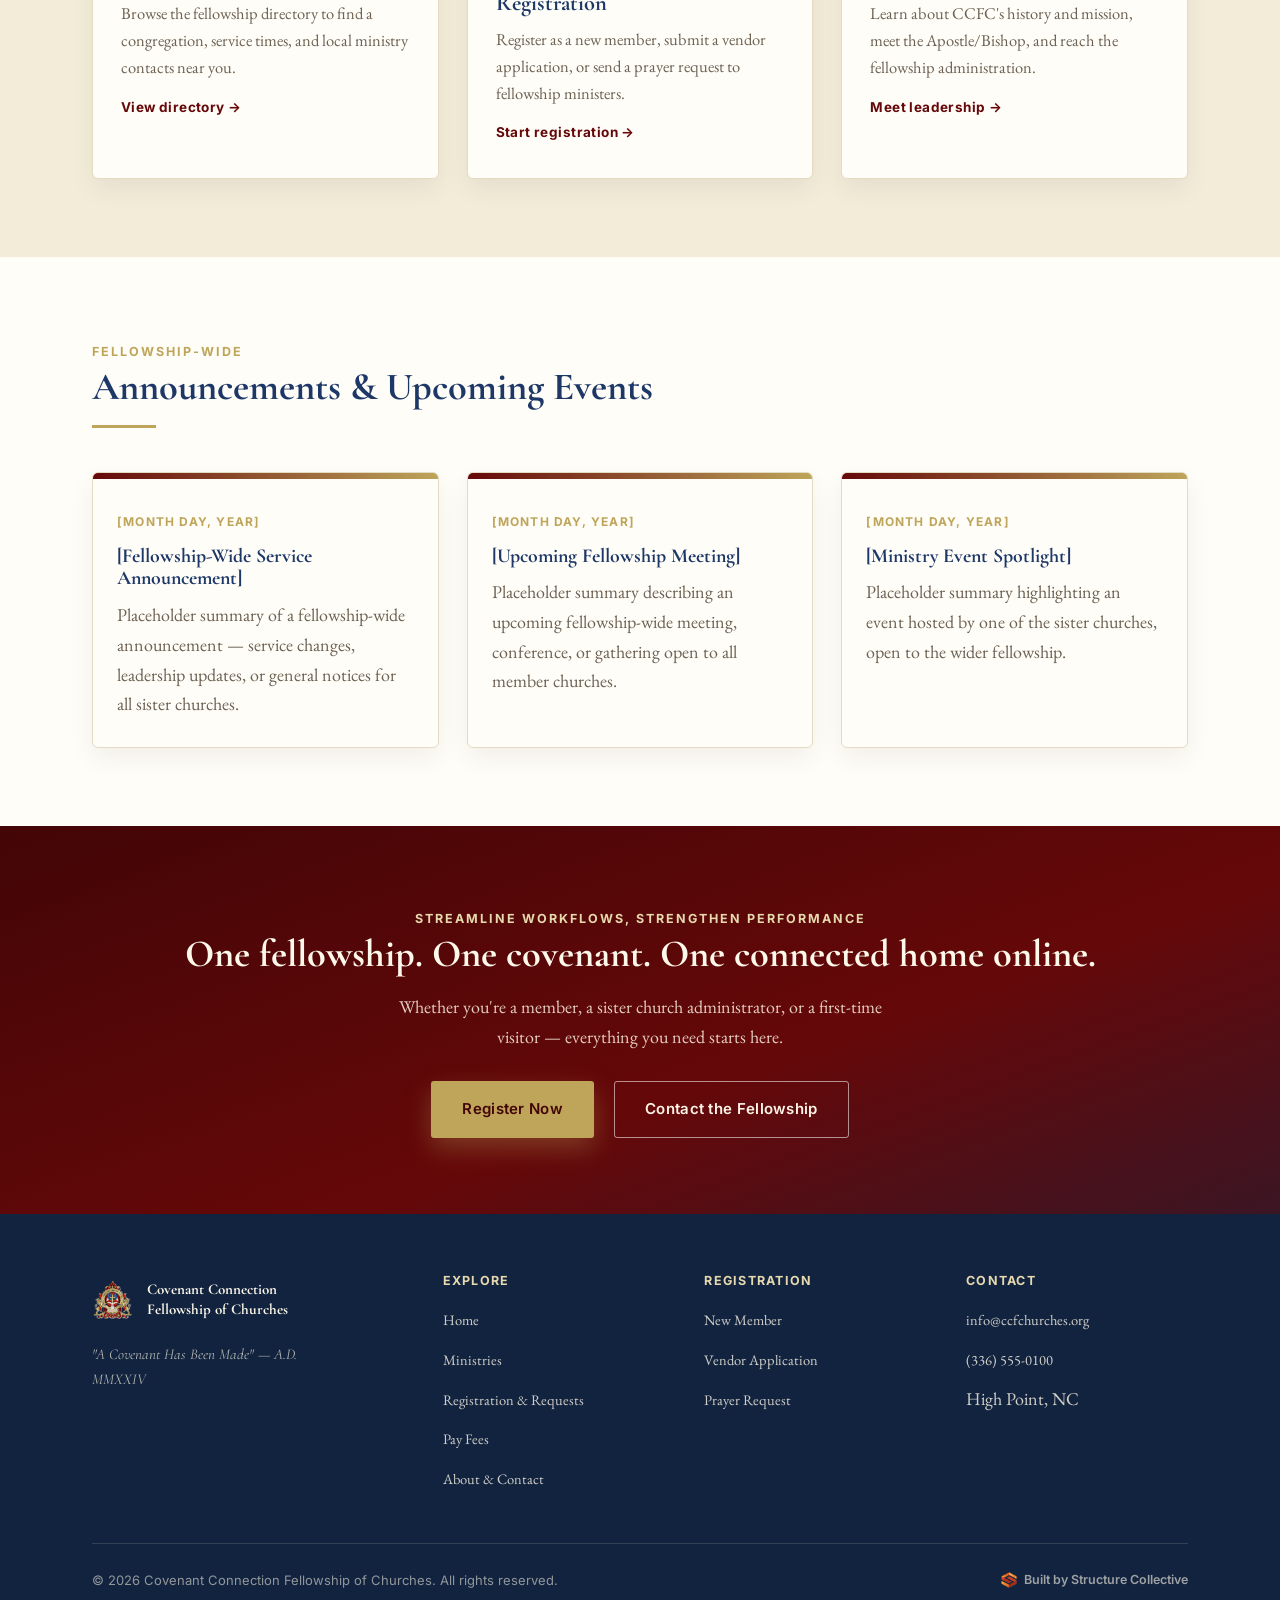
==== commit 53ed16cd: "Add files via upload" ====
--- a/index.html
+++ b/index.html
@@ -43,6 +43,7 @@
         <a href="/" aria-current="page">Home</a>
         <a href="/ministries/">Ministries</a>
         <a href="/registration/">Registration</a>
+        <a href="/payments/">Pay Fees</a>
         <a href="/about/">About &amp; Contact</a>
         <a class="nav-cta" href="/registration/">New Member? Register</a>
       </nav>
@@ -184,6 +185,7 @@
             <li><a href="/">Home</a></li>
             <li><a href="/ministries/">Ministries</a></li>
             <li><a href="/registration/">Registration &amp; Requests</a></li>
+            <li><a href="/payments/">Pay Fees</a></li>
             <li><a href="/about/">About &amp; Contact</a></li>
           </ul>
         </div>
--- a/styles.css
+++ b/styles.css
@@ -808,3 +808,287 @@
   section { padding: 56px 0; }
   .hero { padding: 64px 0 70px; }
 }
+
+/* ============================================================
+   Payments — sandbox checkout
+   ============================================================ */
+
+.sandbox-banner {
+  display: flex;
+  align-items: center;
+  gap: 12px;
+  background: var(--gold-light);
+  color: var(--maroon-dark);
+  font-family: var(--sans);
+  font-size: 13.5px;
+  font-weight: 600;
+  padding: 12px 0;
+}
+.sandbox-banner .container { display: flex; align-items: center; gap: 10px; }
+.sandbox-banner .dot {
+  width: 8px; height: 8px; border-radius: 50%;
+  background: var(--maroon);
+  flex: none;
+}
+
+/* Hub: payment type cards reuse .card-grid; a couple of accents added */
+.payment-type-card .card-mark { color: var(--gold); background: var(--navy); border-color: var(--navy); }
+.payment-type-card .card-mark svg { stroke: var(--gold-light); }
+
+/* Two-column checkout layout */
+.payment-layout {
+  display: grid;
+  grid-template-columns: 1fr 0.85fr;
+  gap: 44px;
+  align-items: start;
+}
+.payment-aside { position: sticky; top: 100px; }
+
+/* Live credit card preview */
+.card-preview {
+  position: relative;
+  width: 100%;
+  aspect-ratio: 1.586;
+  border-radius: 16px;
+  padding: 26px 28px;
+  background:
+    radial-gradient(420px 220px at 90% -10%, rgba(190,165,90,0.35), transparent 60%),
+    linear-gradient(150deg, var(--navy-dark) 0%, var(--navy) 55%, var(--maroon-dark) 140%);
+  color: #fdf8ea;
+  box-shadow: var(--shadow);
+  display: flex;
+  flex-direction: column;
+  justify-content: space-between;
+  overflow: hidden;
+}
+.card-preview::after {
+  content: "";
+  position: absolute;
+  inset: 0;
+  background: repeating-linear-gradient(135deg, rgba(255,255,255,0.03) 0 2px, transparent 2px 26px);
+  pointer-events: none;
+}
+.card-preview-top {
+  display: flex;
+  align-items: flex-start;
+  justify-content: space-between;
+}
+.card-preview-crest { height: 34px; width: auto; opacity: 0.92; }
+.card-preview-chip {
+  width: 42px; height: 30px;
+  border-radius: 6px;
+  background: linear-gradient(135deg, var(--gold-light), var(--gold));
+}
+.card-preview-number {
+  font-family: "Inter", monospace;
+  font-size: clamp(1.15rem, 2.6vw, 1.4rem);
+  letter-spacing: 0.12em;
+  font-weight: 600;
+  color: #fdf8ea;
+  margin: 18px 0 0;
+}
+.card-preview-bottom {
+  display: flex;
+  align-items: flex-end;
+  justify-content: space-between;
+  font-family: var(--sans);
+}
+.card-preview-name {
+  font-size: 13.5px;
+  font-weight: 700;
+  letter-spacing: 0.03em;
+  text-transform: uppercase;
+  max-width: 65%;
+  overflow: hidden;
+  text-overflow: ellipsis;
+  white-space: nowrap;
+}
+.card-preview-expiry {
+  font-size: 12px;
+  text-align: right;
+  color: rgba(253,248,234,0.85);
+}
+.card-preview-expiry .exp-label {
+  display: block;
+  font-size: 9px;
+  letter-spacing: 0.1em;
+  text-transform: uppercase;
+  color: var(--gold-light);
+}
+
+.sandbox-note {
+  display: flex;
+  align-items: center;
+  gap: 10px;
+  margin-top: 18px;
+  padding: 12px 16px;
+  background: var(--cream-2);
+  border: 1px dashed var(--gold);
+  border-radius: 6px;
+  font-family: var(--sans);
+  font-size: 13px;
+  color: var(--muted);
+}
+.sandbox-note strong { color: var(--maroon); }
+.sandbox-fill-btn {
+  font-family: var(--sans);
+  font-size: 12.5px;
+  font-weight: 700;
+  color: var(--maroon);
+  background: none;
+  border: none;
+  text-decoration: underline;
+  cursor: pointer;
+  padding: 0;
+  margin-left: auto;
+  white-space: nowrap;
+}
+
+.sandbox-applied {
+  display: none;
+  align-items: center;
+  gap: 8px;
+  margin-top: 14px;
+  font-family: var(--sans);
+  font-size: 13px;
+  font-weight: 600;
+  color: #33552b;
+}
+.sandbox-applied.show { display: flex; }
+
+/* Amount selection */
+.amount-options {
+  display: grid;
+  grid-template-columns: repeat(2, 1fr);
+  gap: 12px;
+  margin-bottom: 8px;
+}
+.amount-option {
+  position: relative;
+}
+.amount-option input {
+  position: absolute;
+  opacity: 0;
+  inset: 0;
+  cursor: pointer;
+  margin: 0;
+}
+.amount-option label {
+  display: flex;
+  flex-direction: column;
+  gap: 3px;
+  padding: 14px 16px;
+  border: 1px solid var(--line);
+  border-radius: 6px;
+  cursor: pointer;
+  font-family: var(--sans);
+  background: var(--cream);
+}
+.amount-option .amt { font-weight: 700; color: var(--navy); font-size: 16px; }
+.amount-option .desc { font-size: 12.5px; color: var(--muted); }
+.amount-option input:checked + label {
+  border-color: var(--gold);
+  background: var(--gold-light);
+  box-shadow: 0 0 0 2px var(--gold) inset;
+}
+.amount-option input:focus-visible + label { outline: 2px solid var(--navy); outline-offset: 2px; }
+
+.event-select-row {
+  display: grid;
+  grid-template-columns: 1fr auto;
+  gap: 16px;
+  align-items: end;
+}
+.qty-field { display: flex; flex-direction: column; gap: 7px; width: 120px; }
+
+.amount-total {
+  display: flex;
+  align-items: center;
+  justify-content: space-between;
+  margin-top: 18px;
+  padding: 16px 18px;
+  background: var(--navy);
+  color: #fdf8ea;
+  border-radius: 6px;
+  font-family: var(--sans);
+}
+.amount-total .label { font-size: 13px; color: rgba(253,248,234,0.75); }
+.amount-total .value { font-family: var(--serif-display); font-size: 1.6rem; font-weight: 700; color: var(--gold-light); }
+
+/* Pay button illumination */
+.btn-pay {
+  width: 100%;
+  justify-content: center;
+  background: #9a9184;
+  color: rgba(255,255,255,0.75);
+  box-shadow: none;
+  cursor: not-allowed;
+  transition: all .2s ease;
+}
+.btn-pay.ready {
+  background: linear-gradient(120deg, var(--gold), #d9c07f);
+  color: var(--maroon-dark);
+  cursor: pointer;
+  box-shadow: 0 0 0 3px rgba(190,165,90,0.25), 0 14px 30px rgba(190,165,90,0.45);
+  animation: pay-glow 2.2s ease-in-out infinite;
+}
+.btn-pay.ready:hover { transform: translateY(-1px); }
+@keyframes pay-glow {
+  0%, 100% { box-shadow: 0 0 0 3px rgba(190,165,90,0.25), 0 14px 30px rgba(190,165,90,0.45); }
+  50% { box-shadow: 0 0 0 5px rgba(190,165,90,0.35), 0 18px 38px rgba(190,165,90,0.6); }
+}
+
+.secure-lock {
+  display: flex;
+  align-items: center;
+  justify-content: center;
+  gap: 8px;
+  margin-top: 14px;
+  font-family: var(--sans);
+  font-size: 12.5px;
+  color: var(--muted);
+}
+
+/* Payment success panel */
+.payment-success {
+  display: none;
+  text-align: center;
+  padding: 56px 40px;
+  background: var(--paper);
+  border: 1px solid var(--line);
+  border-radius: 8px;
+  box-shadow: var(--shadow);
+}
+.payment-success.show { display: block; }
+.payment-success .check {
+  width: 68px; height: 68px;
+  margin: 0 auto 22px;
+  border-radius: 50%;
+  background: linear-gradient(160deg, var(--gold-light), var(--gold));
+  display: grid;
+  place-items: center;
+  color: var(--maroon-dark);
+  font-size: 32px;
+}
+.payment-success h3 { margin-bottom: 10px; }
+.payment-success p { color: var(--muted); max-width: 46ch; margin: 0 auto 8px; }
+.payment-success .receipt-line {
+  font-family: var(--sans);
+  font-size: 13.5px;
+  color: var(--muted);
+  margin-top: 18px;
+}
+.payment-success .success-actions {
+  margin-top: 28px;
+  display: flex;
+  gap: 14px;
+  justify-content: center;
+  flex-wrap: wrap;
+}
+
+@media (max-width: 900px) {
+  .payment-layout { grid-template-columns: 1fr; }
+  .amount-options { grid-template-columns: 1fr; }
+  .event-select-row { grid-template-columns: 1fr; }
+  .qty-field { width: 100%; }
+}
